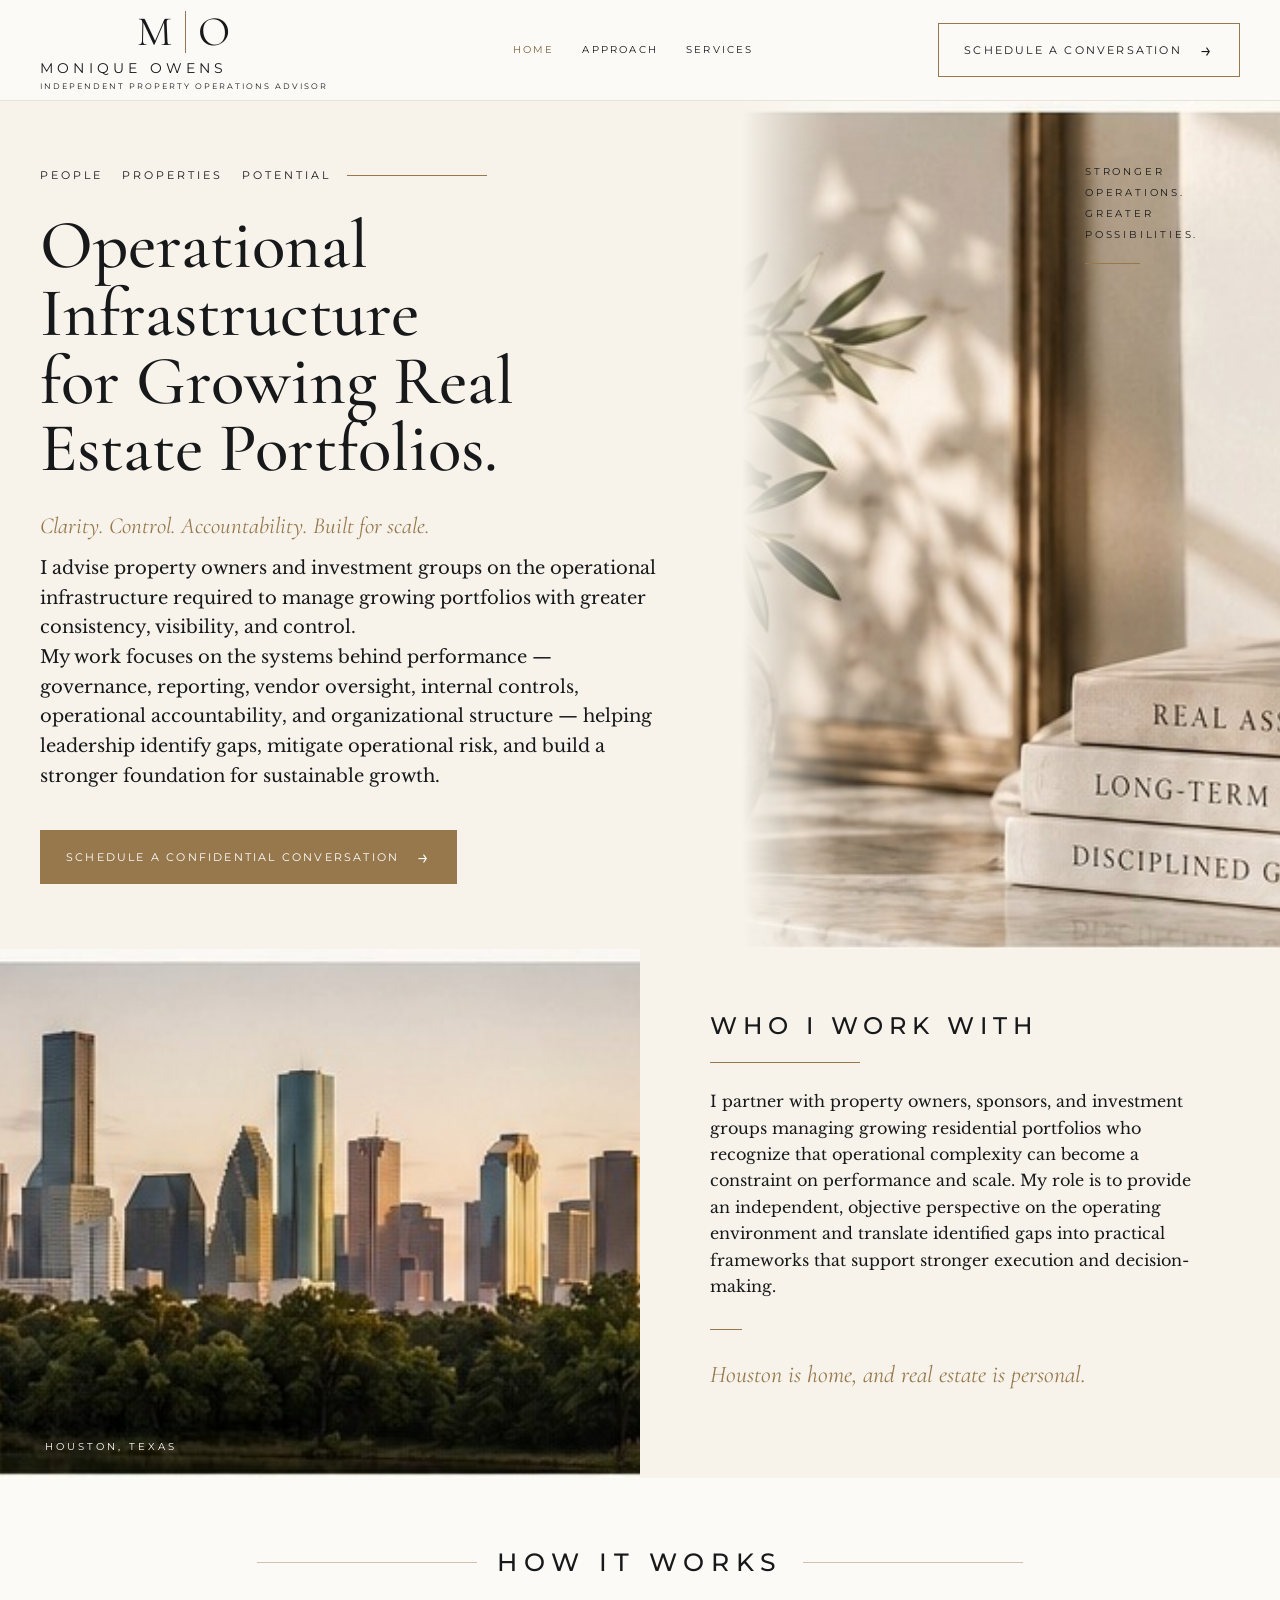
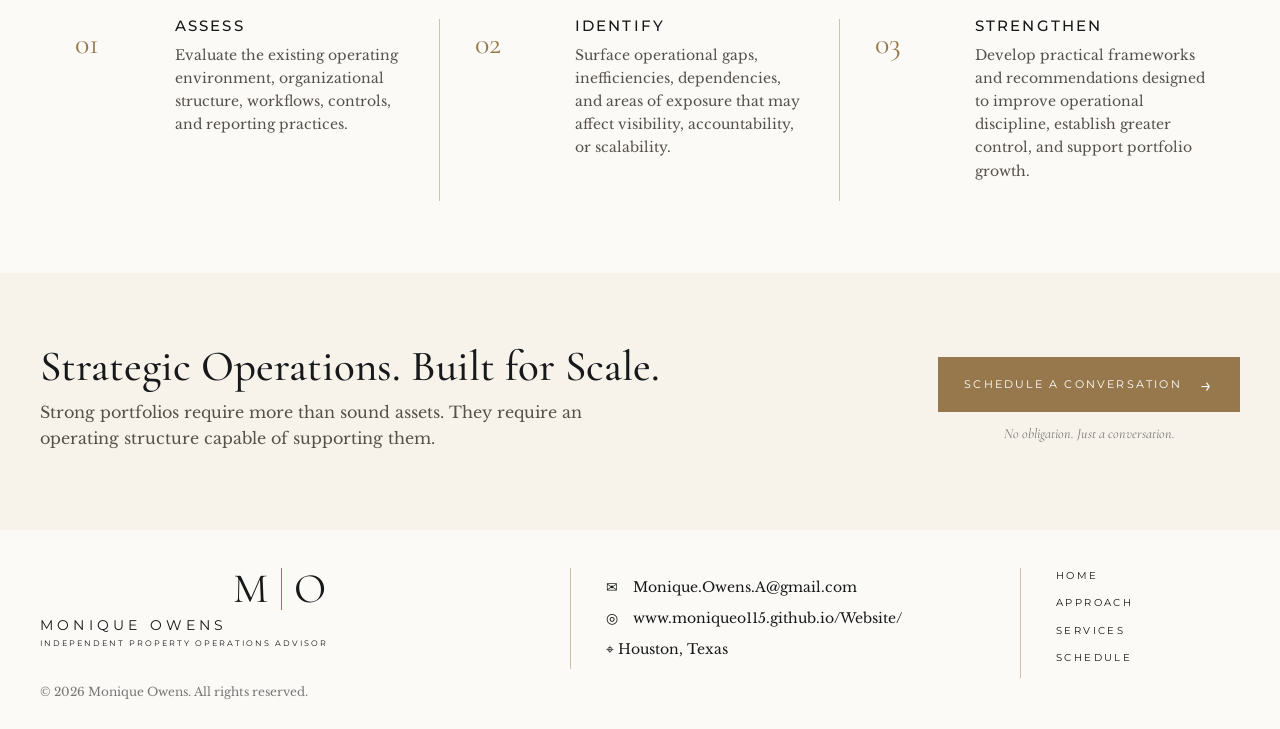
==== index.html @ 36eb8be7 "Update index.html" ====
<!doctype html>
<html lang="en">
<head>
  <meta charset="utf-8">
  <meta name="viewport" content="width=device-width, initial-scale=1">
  <meta name="description" content="Monique Owens — Independent Property Operations Advisor based in Houston, Texas.">
  <title>Independent Property Operations Advisor | Monique Owens</title>
  <link rel="stylesheet" href="styles.css">
</head>
<body>

<header class="site-header">
  <div class="container header-inner">
    <a class="brand" href="index.html" aria-label="Monique Owens home">
      <div class="brand-mark"><span>M</span><span>O</span></div>
      <div class="brand-name">Monique Owens</div>
      <div class="brand-sub">Independent Property Operations Advisor</div>
    </a>
    <nav class="nav" aria-label="Primary navigation"><a class="active" href="index.html">Home</a>
<a class="" href="approach.html">Approach</a>
<a class="" href="services.html">Services</a></nav>
    <a class="btn btn-outline" href="https://cal.com/monique-owens-7sfvlf/schedule" target="_blank" rel="noopener">Schedule a Conversation <span class="arrow">→</span></a>
    <button class="menu-toggle" aria-label="Open menu" aria-expanded="false">☰</button>
  </div>
</header>


<main>
<section class="hero">
  <div class="hero-copy">
    <div class="hero-label eyebrow">People &nbsp; Properties &nbsp; Potential</div>
    <h1>Operational Infrastructure<br>for Growing Real Estate Portfolios.</h1>
    <div class="script subhead">Clarity. Control. Accountability. Built for scale.</div>
    <p class="lead">I advise property owners and investment groups on the operational infrastructure required to manage growing portfolios with greater consistency, visibility, and control.<br>My work focuses on the systems behind performance — governance, reporting, vendor oversight, internal controls, operational accountability, and organizational structure — helping leadership identify gaps, mitigate operational risk, and build a stronger foundation for sustainable growth.</p>
    <div class="hero-cta"><a class="btn" href="https://cal.com/monique-owens-7sfvlf/schedule" target="_blank" rel="noopener">Schedule a Confidential Conversation <span class="arrow">→</span></a></div>
  </div>
  <div class="hero-photo">
    <div class="hero-sidecopy">Stronger<br>operations.<br>Greater<br>possibilities.</div>
  </div>
</section>


<section class="split">
  <div class="split-image"><span>Houston, Texas</span></div>
  <div class="split-copy">
    <h2>Who I Work With</h2>
    <div class="rule"></div>
    <p>I partner with property owners, sponsors, and investment groups managing growing residential portfolios who recognize that operational complexity can become a constraint on performance and scale. My role is to provide an independent, objective perspective on the operating environment and translate identified gaps into practical frameworks that support stronger execution and decision-making.</p>
    <div class="rule" style="width:32px;margin-top:30px"></div>
    <p class="script">Houston is home, and real estate is personal.</p>
  </div>
</section>

<section class="section">
  <div class="container">
    <div class="section-head"><h2>How It Works</h2></div>
    <div class="steps">
      <article class="step"><div class="step-num">01</div><div><h3>Assess</h3><p>Evaluate the existing operating environment, organizational structure, workflows, controls, and reporting practices.</p></div></article>
      <article class="step"><div class="step-num">02</div><div><h3>Identify</h3><p>Surface operational gaps, inefficiencies, dependencies, and areas of exposure that may affect visibility, accountability, or scalability.</p></div></article>
      <article class="step"><div class="step-num">03</div><div><h3>Strengthen</h3><p>Develop practical frameworks and recommendations designed to improve operational discipline, establish greater control, and support portfolio growth.</p></div></article>
    </div>
  </div>
</section>

<section class="cta">
  <div class="container cta-inner">
    <div>
      <h2>Strategic Operations. Built for Scale.</h2>
      <p>Strong portfolios require more than sound assets. They require an operating structure capable of supporting them.</p>
    </div>
    <div>
      <a class="btn" href="https://cal.com/monique-owens-7sfvlf/schedule" target="_blank" rel="noopener">Schedule a Conversation <span class="arrow">→</span></a>
      <div class="cta-note">No obligation. Just a conversation.</div>
    </div>
  </div>
</section>
</main>


<footer class="site-footer">
  <div class="container">
    <div class="footer-grid">
      <div>
        <a class="brand" href="index.html">
          <div class="brand-mark"><span>M</span><span>O</span></div>
          <div class="brand-name">Monique Owens</div>
          <div class="brand-sub">Independent Property Operations Advisor</div>
        </a>
        <div class="copyright">© 2026 Monique Owens. All rights reserved.</div>
      </div>
      <div class="footer-contact">
        <div class="contact-line">✉ <a href="mailto:Monique.Owens.A@gmail.com">Monique.Owens.A@gmail.com</a></div>
        <div class="contact-line">◎ <a href="https://www.moniqueo115.github.io/Website/">www.moniqueo115.github.io/Website/</a></div>
        <div class="contact-line">⌖ Houston, Texas</div>
      </div>
      <div class="footer-nav">
        <a href="index.html">Home</a>
        <a href="approach.html">Approach</a>
        <a href="services.html">Services</a>
        <a href="https://cal.com/monique-owens-7sfvlf/schedule" target="_blank" rel="noopener">Schedule</a>
      </div>
    </div>
  </div>
</footer>

<script src="script.js"></script>
</body>
</html>
---- styles.css ----
@import url('https://fonts.googleapis.com/css2?family=Cormorant+Garamond:wght@400;500;600&family=Libre+Baskerville:wght@400;700&family=Montserrat:wght@400;500;600&display=swap');

:root{
  --ink:#17181a;
  --muted:#66615b;
  --gold:#96784c;
  --gold-dark:#7e633c;
  --line:#cfc1aa;
  --cream:#f7f3eb;
  --paper:#fbfaf7;
  --white:#fff;
  --serif:"Cormorant Garamond", Georgia, serif;
  --body:"Libre Baskerville", Georgia, serif;
  --sans:"Montserrat", Arial, sans-serif;
  --max:1200px;
}

*{box-sizing:border-box}
html{scroll-behavior:smooth}
body{margin:0;color:var(--ink);background:var(--paper);font-family:var(--body);line-height:1.65}
img{max-width:100%;display:block}
a{color:inherit;text-decoration:none}
button,input,textarea{font:inherit}

.container{width:min(var(--max),calc(100% - 80px));margin:0 auto}
.eyebrow{font-family:var(--sans);font-size:11px;letter-spacing:.28em;text-transform:uppercase}
.script{font-family:var(--serif);font-style:italic;color:var(--gold);font-size:24px}
h1,h2,h3{font-family:var(--serif);font-weight:500;line-height:.98;margin:0}
h1{font-size:clamp(48px,5.4vw,78px)}
h2{font-size:clamp(36px,4vw,54px)}
p{margin:0 0 18px}

.site-header{
  position:sticky;top:0;z-index:50;background:rgba(251,250,247,.96);
  backdrop-filter:blur(12px);border-bottom:1px solid rgba(150,120,76,.18)
}
.header-inner{height:100px;display:flex;align-items:center;justify-content:space-between;gap:30px}
.brand{display:flex;flex-direction:column;line-height:1}
.brand-mark{font-family:var(--serif);font-size:42px;letter-spacing:.03em;text-align:center}
.brand-mark span{display:inline-block;padding:0 12px}
.brand-mark span:first-child{border-right:1px solid var(--gold)}
.brand-name{font-family:var(--sans);font-size:14px;letter-spacing:.30em;text-transform:uppercase;margin-top:8px}
.brand-sub{font-family:var(--sans);font-size:8px;letter-spacing:.25em;text-transform:uppercase;margin-top:7px}
.nav{display:flex;align-items:center;gap:28px}
.nav a{font-family:var(--sans);font-size:10px;letter-spacing:.22em;text-transform:uppercase;transition:.2s}
.nav a:hover,.nav a.active{color:var(--gold-dark)}
.btn{
  display:inline-flex;align-items:center;justify-content:center;gap:18px;
  padding:17px 25px;border:1px solid var(--gold);background:var(--gold);
  color:white;font-family:var(--sans);font-size:11px;letter-spacing:.20em;text-transform:uppercase;
  transition:transform .2s,background .2s
}
.btn:hover{background:var(--gold-dark);transform:translateY(-1px)}
.btn-outline{background:transparent;color:var(--ink)}
.btn-outline:hover{color:white}
.arrow{font-size:20px;line-height:0}
.menu-toggle{display:none;border:0;background:none;font-size:25px}

.hero{min-height:620px;display:grid;grid-template-columns:58% 42%;background:var(--cream)}
.hero-copy{padding:65px 55px 65px max(40px,calc((100vw - var(--max))/2));display:flex;flex-direction:column;justify-content:center}
.hero-label{display:flex;align-items:center;gap:16px;margin-bottom:28px}
.hero-label:after{content:"";height:1px;width:140px;background:var(--gold)}
.hero-copy .subhead{margin-top:25px;max-width:650px;font-size:23px}
.hero-copy .lead{font-size:18px;max-width:620px;margin-top:8px}
.hero-cta{margin-top:20px}
.hero-photo{min-height:620px;background:url("assets/hero.jpg") center/cover no-repeat;position:relative}
.hero-photo:before{content:"";position:absolute;inset:0;background:linear-gradient(90deg,var(--cream) 0%,rgba(247,243,235,.18) 18%,transparent 45%)}
.hero-sidecopy{position:absolute;right:45px;top:60px;width:150px;font-family:var(--sans);font-size:10px;line-height:2.1;letter-spacing:.28em;text-transform:uppercase}
.hero-sidecopy:after{content:"";display:block;width:55px;height:1px;background:var(--gold);margin-top:18px}

.section{padding:72px 0}
.section-cream{background:var(--cream)}
.section-head{display:flex;align-items:center;gap:20px;justify-content:center;margin-bottom:45px}
.section-head:before,.section-head:after{content:"";height:1px;background:var(--line);width:220px}
.section-head h2{font-family:var(--sans);font-size:25px;letter-spacing:.27em;text-transform:uppercase;white-space:nowrap}

.services-grid{display:grid;grid-template-columns:repeat(5,1fr)}
.service{padding:0 28px;text-align:center;border-right:1px solid var(--line)}
.service:last-child{border-right:0}
.service-icon{height:64px;display:flex;justify-content:center;align-items:center;color:var(--gold);font-size:35px;font-family:var(--serif)}
.service-icon img{width:64px;height:64px;object-fit:contain}
.service h3{font-family:var(--sans);font-size:12px;letter-spacing:.12em;text-transform:uppercase;line-height:1.5;margin:14px 0}
.service p{font-size:14px;color:#55504a;line-height:1.6}

.split{display:grid;grid-template-columns:1fr 1fr}
.split-image{min-height:390px;background:url("assets/houston.jpg") center/cover no-repeat;position:relative}
.split-image span{position:absolute;bottom:22px;left:45px;color:white;font-family:var(--sans);font-size:10px;letter-spacing:.30em;text-transform:uppercase}
.split-copy{padding:65px 70px;background:var(--cream)}
.split-copy h2{font-family:var(--sans);font-size:24px;letter-spacing:.25em;text-transform:uppercase;margin-bottom:25px}
.split-copy .rule{width:150px;height:1px;background:var(--gold);margin-bottom:25px}

.steps{display:grid;grid-template-columns:repeat(3,1fr)}
.step{display:grid;grid-template-columns:80px 1fr;gap:20px;padding:0 35px;border-right:1px solid var(--line)}
.step:last-child{border-right:0}
.step-num{font-family:var(--serif);font-size:30px;color:var(--gold)}
.step h3{font-family:var(--sans);font-size:15px;letter-spacing:.14em;text-transform:uppercase;margin-bottom:10px}
.step p{font-size:14px;color:#55504a}

.cta{background:var(--cream);padding:60px 0}
.cta-inner{display:flex;align-items:center;justify-content:space-between;gap:40px}
.cta h2{font-size:43px;margin:12px 0}
.cta p{max-width:620px;color:#55504a}
.cta-note{text-align:center;font-family:var(--serif);font-style:italic;color:#777;margin-top:10px;font-size:14px}

.site-footer{padding:38px 0 28px;background:var(--paper)}
.footer-grid{display:grid;grid-template-columns:1.2fr 1fr .55fr;gap:50px;align-items:start}
.footer-contact{border-left:1px solid var(--line);padding-left:35px}
.contact-line{display:flex;gap:15px;align-items:center;margin:8px 0;font-size:14px}
.footer-nav{border-left:1px solid var(--line);padding-left:35px}
.footer-nav a{display:block;font-family:var(--sans);font-size:10px;letter-spacing:.24em;text-transform:uppercase;margin-bottom:11px}
.copyright{font-size:12px;color:#777;margin-top:35px}

.page-hero{padding:105px 0 80px;background:var(--cream)}
.page-hero h1{max-width:850px}
.page-hero p{font-size:19px;max-width:760px;margin-top:25px;color:#514d47}
.content-grid{display:grid;grid-template-columns:1.1fr .9fr;gap:70px}
.content-card{padding:35px;background:white;border:1px solid #e5ddd0}
.content-card h3{font-family:var(--sans);font-size:13px;letter-spacing:.16em;text-transform:uppercase;margin-bottom:15px}
.content-card ul{padding-left:20px}
.content-card li{margin:9px 0}
.contact-layout{display:grid;grid-template-columns:.75fr 1.25fr;gap:70px}
.contact-details{background:var(--cream);padding:45px}
.form{display:grid;gap:18px}
.form label{font-family:var(--sans);font-size:10px;letter-spacing:.18em;text-transform:uppercase}
.form input,.form textarea,.form select{
  width:100%;border:0;border-bottom:1px solid var(--line);background:transparent;padding:13px 0;
  outline:none;color:var(--ink)
}
.form textarea{min-height:140px;resize:vertical}
.form input:focus,.form textarea:focus,.form select:focus{border-color:var(--gold)}
.form .btn{border:0;margin-top:8px;cursor:pointer;width:max-content}
.notice{display:none;padding:15px;background:#efe8da;border-left:3px solid var(--gold);font-size:14px}
.notice.show{display:block}

@media(max-width:1000px){
  .container{width:min(var(--max),calc(100% - 44px))}
  .header-inner{height:82px}
  .nav{display:none;position:absolute;top:82px;left:0;right:0;background:var(--paper);padding:25px 22px;flex-direction:column;align-items:stretch;border-bottom:1px solid var(--line)}
  .nav.open{display:flex}
  .nav a{padding:10px}
  .header-inner>.btn{display:none}
  .menu-toggle{display:block}
  .hero{grid-template-columns:1fr}
  .hero-copy{padding:60px 22px}
  .hero-photo{min-height:450px}
  .services-grid{grid-template-columns:repeat(2,1fr);gap:0}
  .service{padding:30px 20px;border-bottom:1px solid var(--line)}
  .service:nth-child(2){border-right:0}
  .service:nth-child(4){border-right:0}
  .service:last-child{grid-column:1/-1;border-bottom:0}
  .split{grid-template-columns:1fr}
  .split-image{min-height:330px}
  .split-copy{padding:50px 30px}
  .steps{grid-template-columns:1fr}
  .step{border-right:0;border-bottom:1px solid var(--line);padding:25px 0}
  .step:last-child{border-bottom:0}
  .cta-inner{flex-direction:column;align-items:flex-start}
  .footer-grid{grid-template-columns:1fr}
  .footer-contact,.footer-nav{border-left:0;border-top:1px solid var(--line);padding:25px 0 0}
  .content-grid,.contact-layout{grid-template-columns:1fr;gap:35px}
}

@media(max-width:600px){
  .container{width:min(100% - 30px,var(--max))}
  .brand-mark{font-size:34px}
  .brand-name{font-size:11px;letter-spacing:.24em}
  .brand-sub{font-size:7px}
  .hero-copy .subhead{font-size:20px}
  .hero-copy .lead{font-size:16px}
  .hero-photo{min-height:350px}
  .hero-sidecopy{right:20px;top:30px}
  .section{padding:55px 0}
  .section-head{gap:10px}
  .section-head:before,.section-head:after{width:40px}
  .section-head h2{font-size:18px}
  .services-grid{grid-template-columns:1fr}
  .service,.service:nth-child(2),.service:nth-child(4){border-right:0}
  .service:last-child{grid-column:auto}
  .cta h2{font-size:35px}
  .page-hero{padding:75px 0 55px}
}
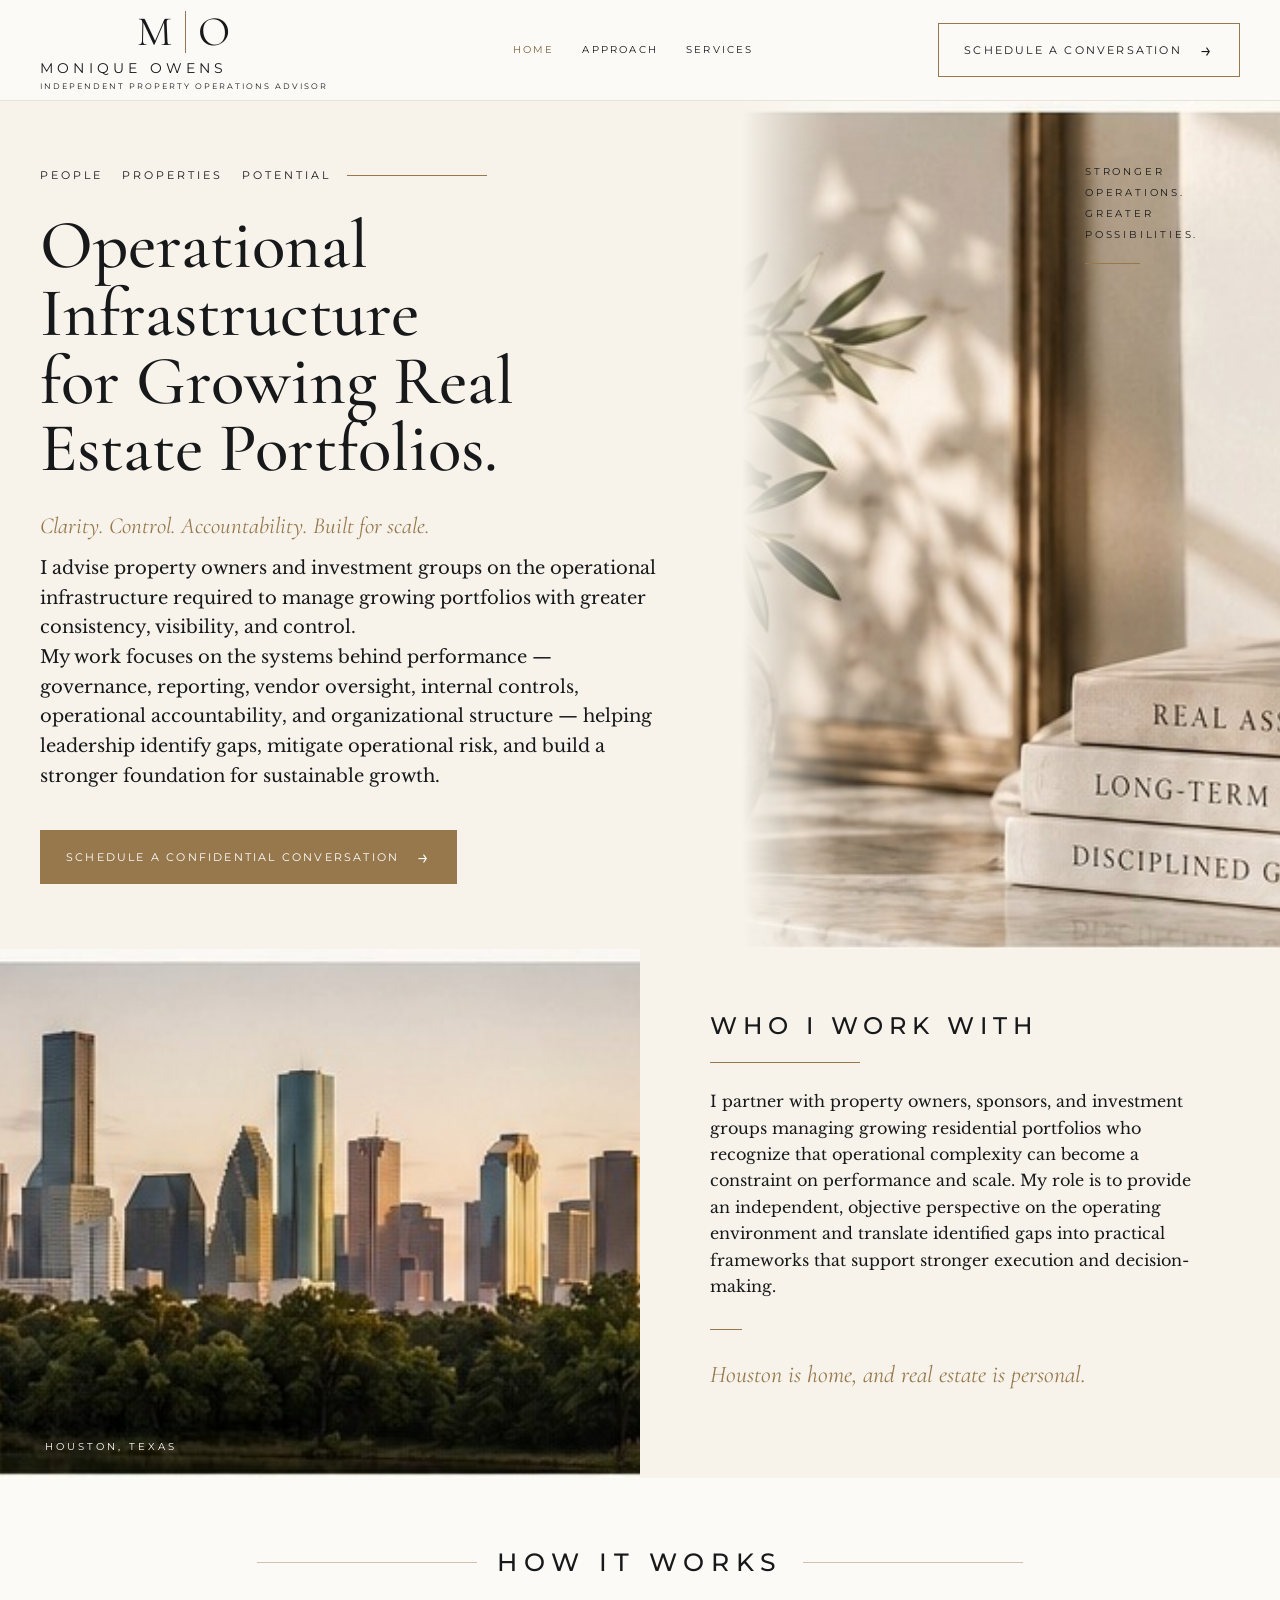
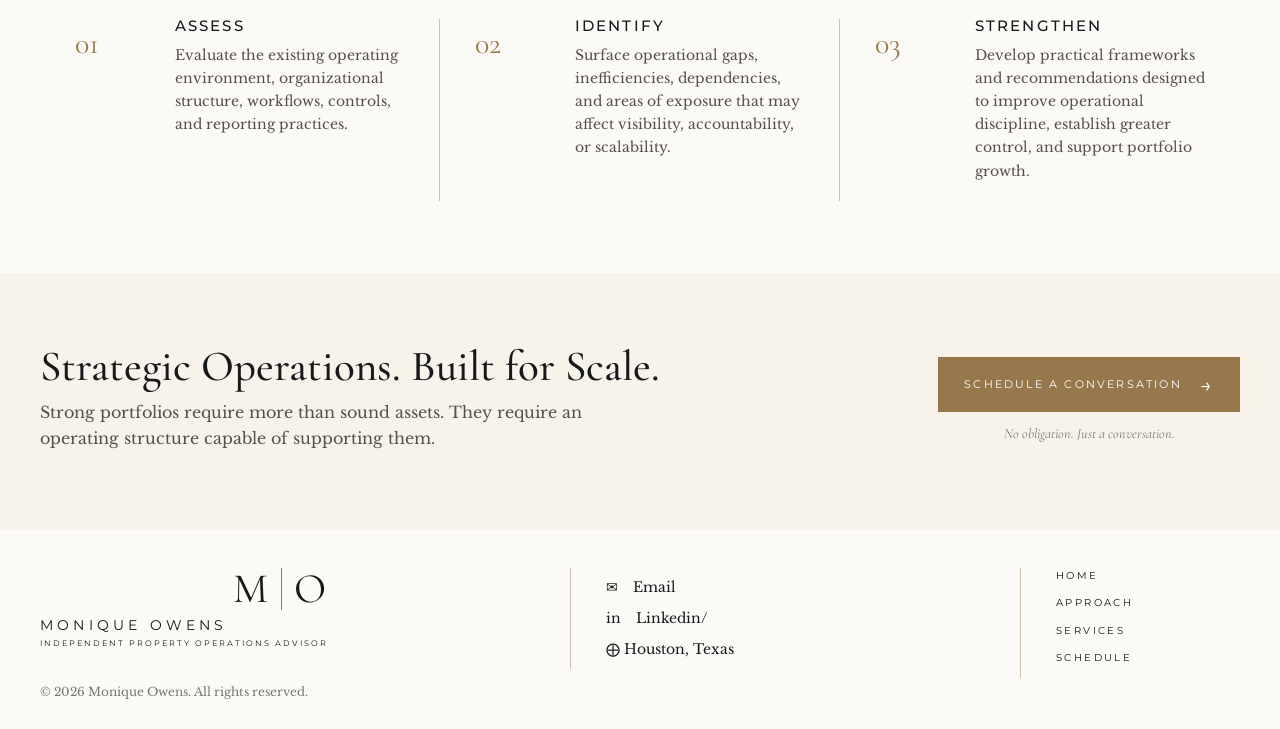
==== commit df36bc90: "Update index.html" ====
--- a/index.html
+++ b/index.html
@@ -89,9 +89,9 @@
         <div class="copyright">© 2026 Monique Owens. All rights reserved.</div>
       </div>
       <div class="footer-contact">
-        <div class="contact-line">✉ <a href="mailto:Monique.Owens.A@gmail.com">Monique.Owens.A@gmail.com</a></div>
-        <div class="contact-line">◎ <a href="https://www.moniqueo115.github.io/Website/">www.moniqueo115.github.io/Website/</a></div>
-        <div class="contact-line">⌖ Houston, Texas</div>
+        <div class="contact-line">✉ <a href="mailto:Monique.Owens.A@gmail.com">Email</a></div>
+        <div class="contact-line">in <a href="www.linkedin.com/in/monique-owens-a-htx">Linkedin/</a></div>
+        <div class="contact-line">⨁ Houston, Texas</div>
       </div>
       <div class="footer-nav">
         <a href="index.html">Home</a>
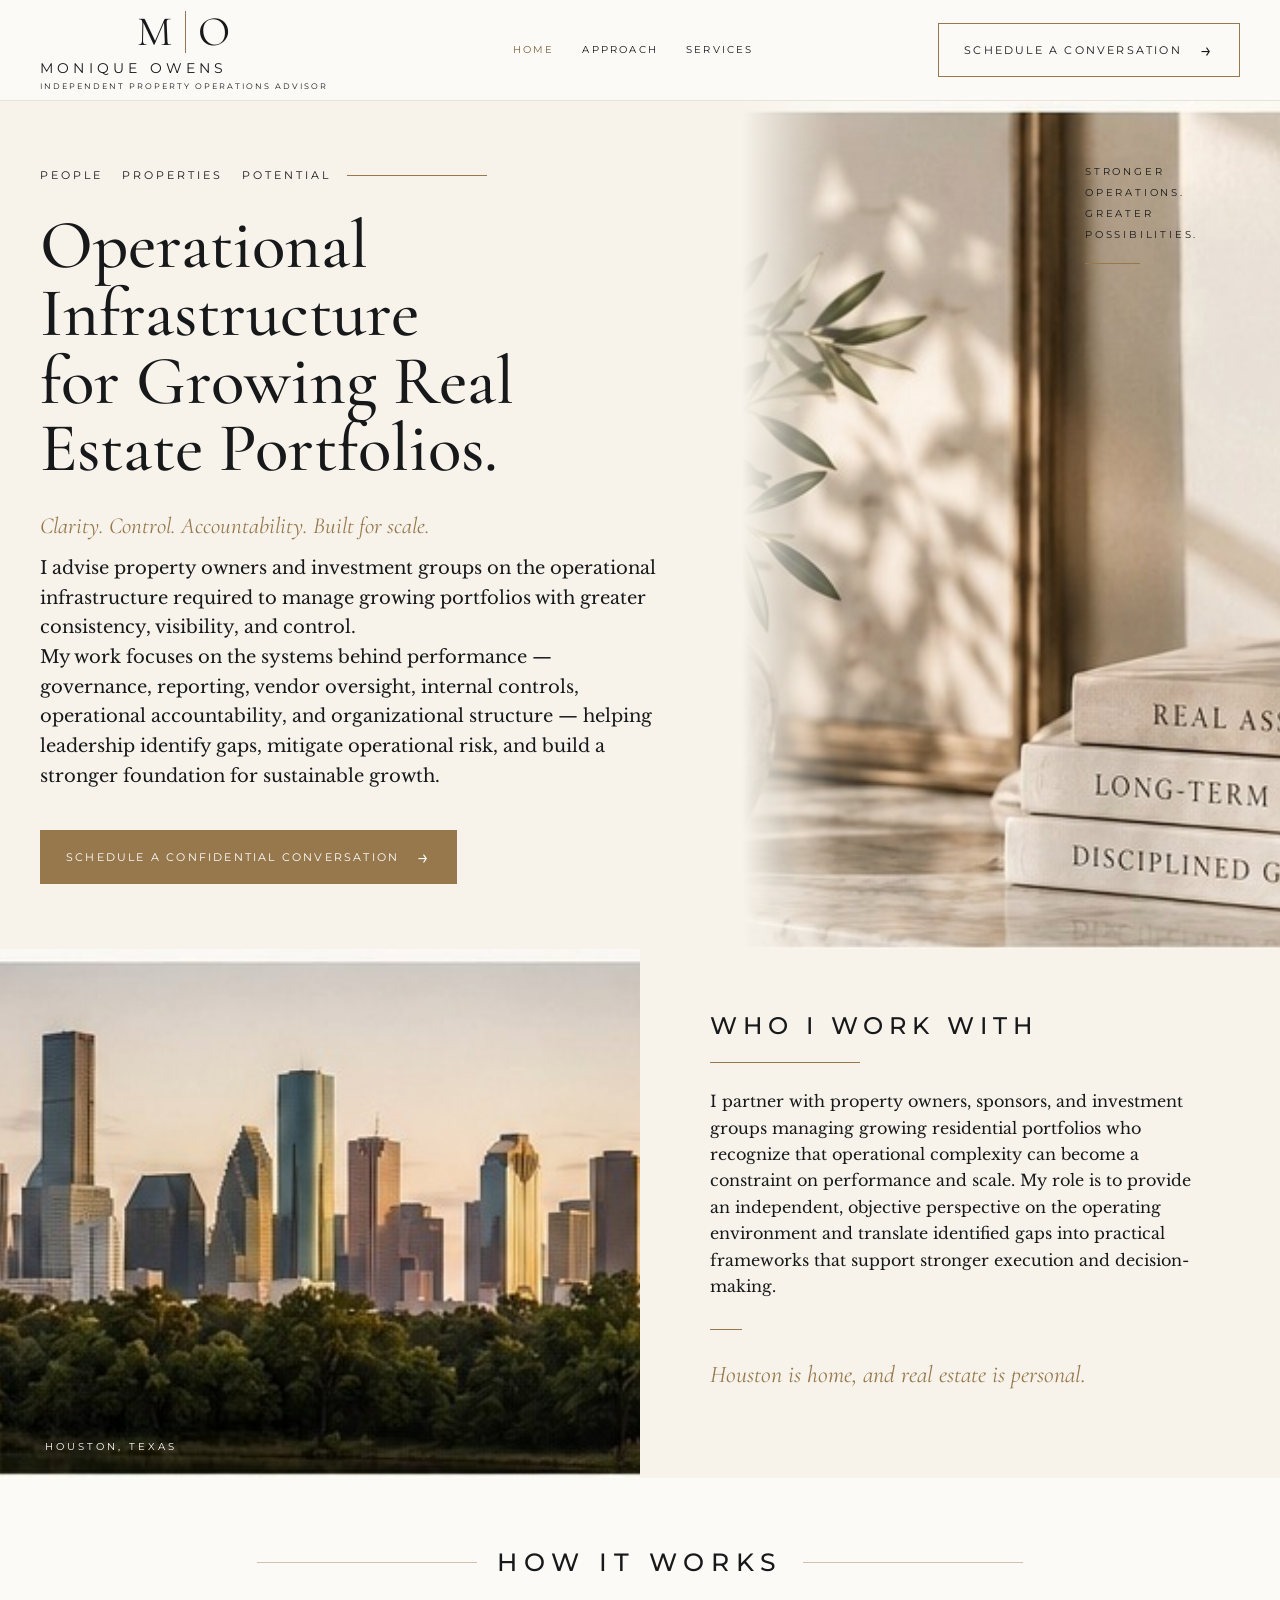
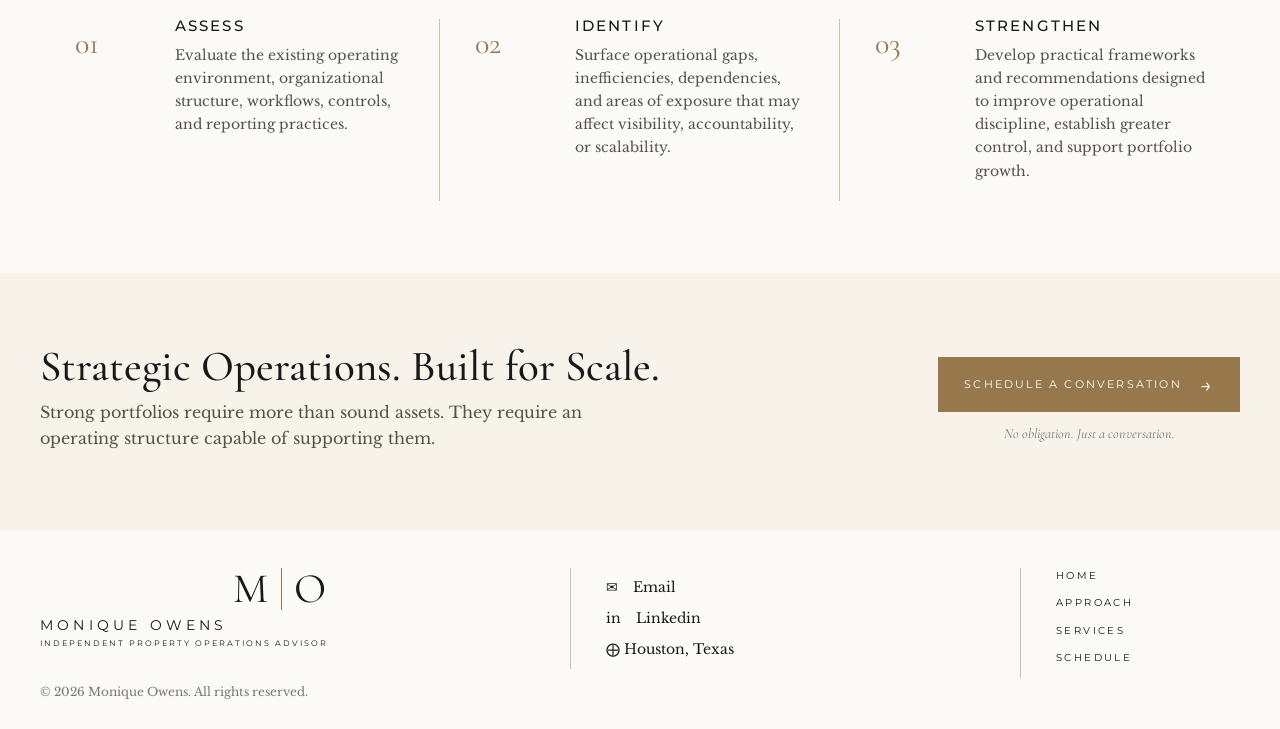
==== commit c530d85f: "Update index.html" ====
--- a/index.html
+++ b/index.html
@@ -90,7 +90,7 @@
       </div>
       <div class="footer-contact">
         <div class="contact-line">✉ <a href="mailto:Monique.Owens.A@gmail.com">Email</a></div>
-        <div class="contact-line">in <a href="www.linkedin.com/in/monique-owens-a-htx">Linkedin/</a></div>
+        <div class="contact-line">in <a href="www.linkedin.com/in/monique-owens-a-htx">Linkedin</a></div>
         <div class="contact-line">⨁ Houston, Texas</div>
       </div>
       <div class="footer-nav">
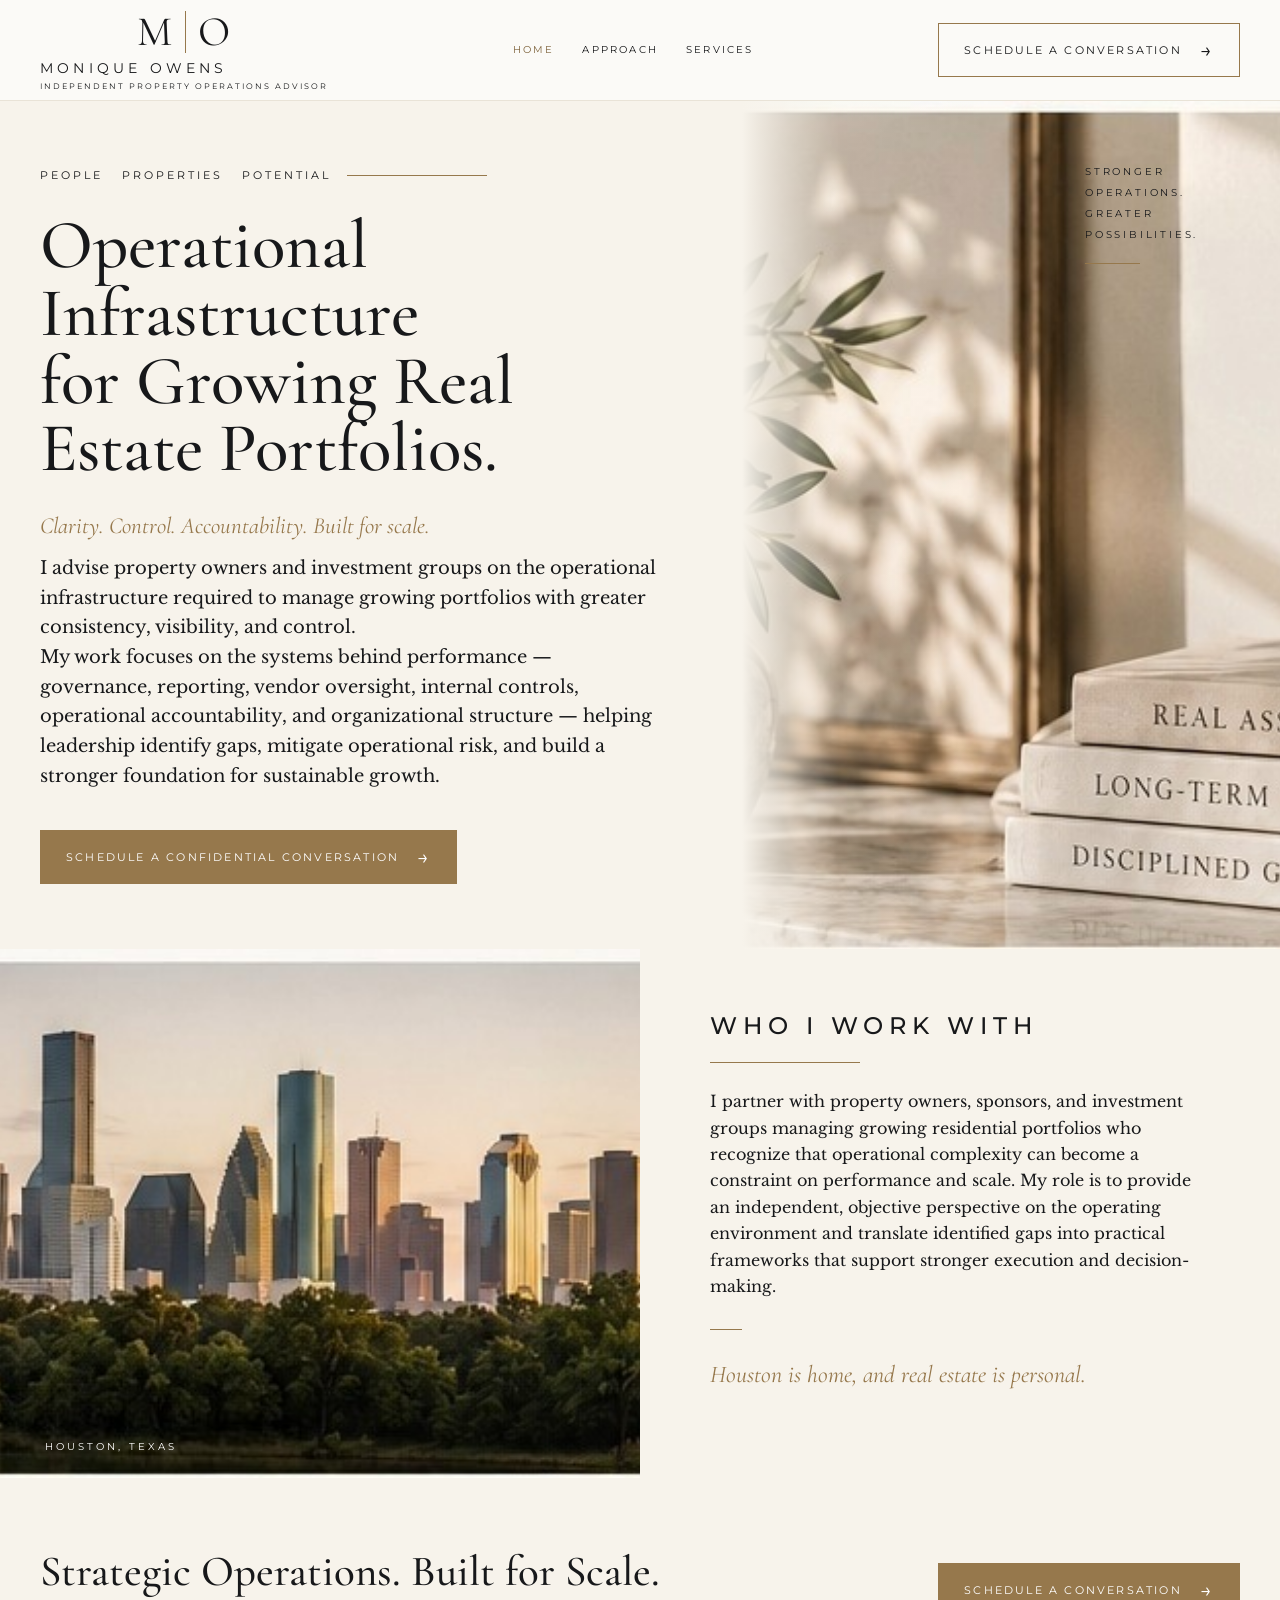
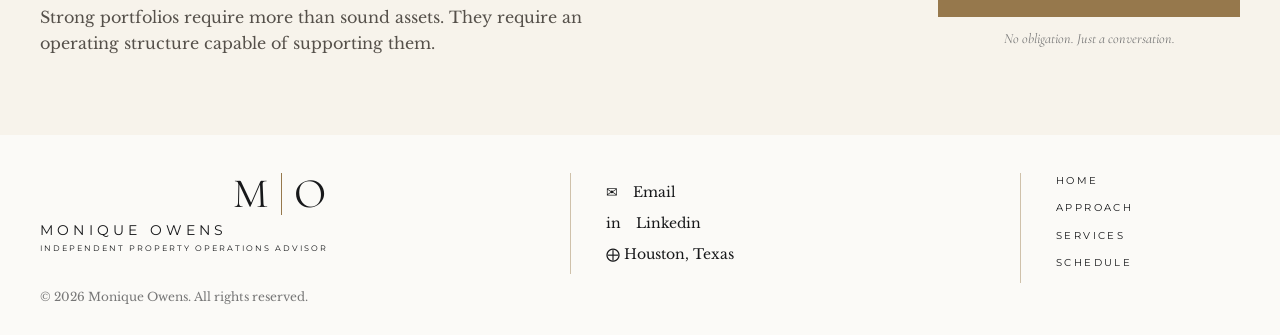
==== commit 333b78cd: "Update index.html" ====
--- a/index.html
+++ b/index.html
@@ -51,17 +51,6 @@
   </div>
 </section>
 
-<section class="section">
-  <div class="container">
-    <div class="section-head"><h2>How It Works</h2></div>
-    <div class="steps">
-      <article class="step"><div class="step-num">01</div><div><h3>Assess</h3><p>Evaluate the existing operating environment, organizational structure, workflows, controls, and reporting practices.</p></div></article>
-      <article class="step"><div class="step-num">02</div><div><h3>Identify</h3><p>Surface operational gaps, inefficiencies, dependencies, and areas of exposure that may affect visibility, accountability, or scalability.</p></div></article>
-      <article class="step"><div class="step-num">03</div><div><h3>Strengthen</h3><p>Develop practical frameworks and recommendations designed to improve operational discipline, establish greater control, and support portfolio growth.</p></div></article>
-    </div>
-  </div>
-</section>
-
 <section class="cta">
   <div class="container cta-inner">
     <div>
@@ -90,7 +79,7 @@
       </div>
       <div class="footer-contact">
         <div class="contact-line">✉ <a href="mailto:Monique.Owens.A@gmail.com">Email</a></div>
-        <div class="contact-line">in <a href="www.linkedin.com/in/monique-owens-a-htx">Linkedin</a></div>
+        <div class="contact-line">in <a href="https://www.linkedin.com/in/monique-owens-a-htx/">Linkedin</a></div>
         <div class="contact-line">⨁ Houston, Texas</div>
       </div>
       <div class="footer-nav">
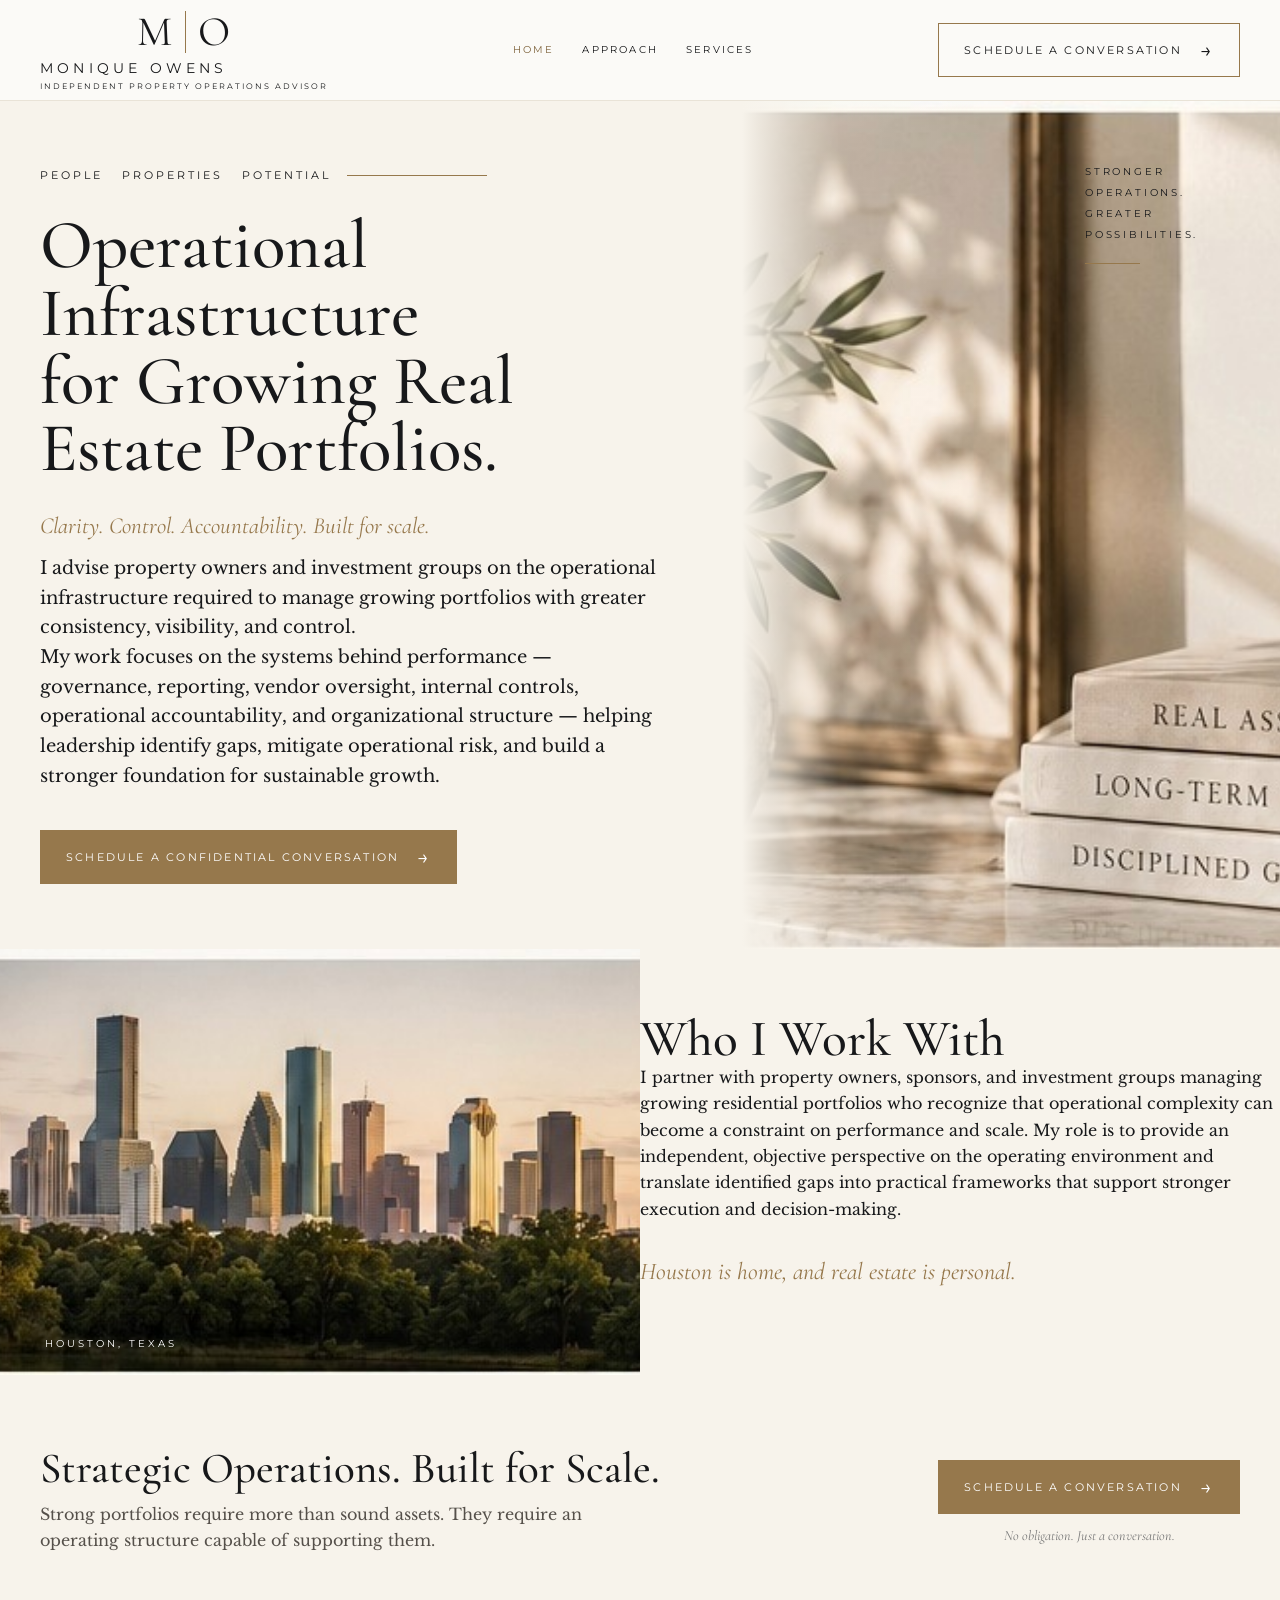
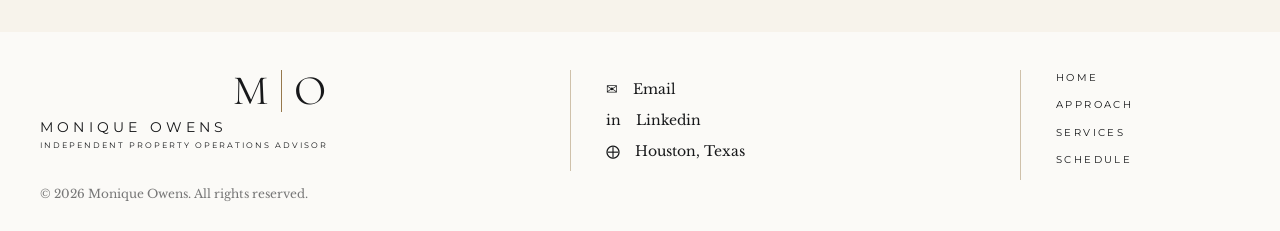
==== commit 66bd71ba: "Update index.html" ====
--- a/index.html
+++ b/index.html
@@ -80,7 +80,7 @@
       <div class="footer-contact">
         <div class="contact-line">✉ <a href="mailto:Monique.Owens.A@gmail.com">Email</a></div>
         <div class="contact-line">in <a href="https://www.linkedin.com/in/monique-owens-a-htx/">Linkedin</a></div>
-        <div class="contact-line">⨁ Houston, Texas</div>
+        <div class="contact-line"><span class="location-icon">⨁</span><span>Houston, Texas</span></div>
       </div>
       <div class="footer-nav">
         <a href="index.html">Home</a>
--- a/styles.css
+++ b/styles.css
@@ -13,7 +13,7 @@
   --serif:"Cormorant Garamond", Georgia, serif;
   --body:"Libre Baskerville", Georgia, serif;
   --sans:"Montserrat", Arial, sans-serif;
-  --max:1200px;
+  --max:1400px;
 }
 
 *{box-sizing:border-box}
@@ -80,15 +80,88 @@
 .service:last-child{border-right:0}
 .service-icon{height:64px;display:flex;justify-content:center;align-items:center;color:var(--gold);font-size:35px;font-family:var(--serif)}
 .service-icon img{width:64px;height:64px;object-fit:contain}
-.service h3{font-family:var(--sans);font-size:12px;letter-spacing:.12em;text-transform:uppercase;line-height:1.5;margin:14px 0}
-.service p{font-size:14px;color:#55504a;line-height:1.6}
+
+.service h3{
+  font-family:var(--sans);
+  font-size:21px;
+  font-weight:500;
+  color:#17181a;
+  letter-spacing:.08em;
+  text-transform:uppercase;
+  line-height:1.3;
+  margin:18px 0;
+}
+
+.service .script{
+  font-family:var(--serif);
+  font-style:italic;
+  color:var(--gold);
+  font-size:20px;
+  font-weight:700;
+  line-height:1.4;
+  margin:0 0 22px;
+}
+
+.service p{
+  font-size:16px;
+  font-weight:700;
+  color:#55504a;
+  line-height:1.6;
+}
 
 .split{display:grid;grid-template-columns:1fr 1fr}
-.split-image{min-height:390px;background:url("assets/houston.jpg") center/cover no-repeat;position:relative}
-.split-image span{position:absolute;bottom:22px;left:45px;color:white;font-family:var(--sans);font-size:10px;letter-spacing:.30em;text-transform:uppercase}
-.split-copy{padding:65px 70px;background:var(--cream)}
-.split-copy h2{font-family:var(--sans);font-size:24px;letter-spacing:.25em;text-transform:uppercase;margin-bottom:25px}
-.split-copy .rule{width:150px;height:1px;background:var(--gold);margin-bottom:25px}
+
+.split-image{
+  min-height:390px;
+  background:url("assets/houston.jpg") center/cover no-repeat;
+  position:relative;
+  overflow:hidden;
+}
+
+.approach-image{
+  background:url("assets/approach-image.jpg") center/cover no-repeat;
+}
+  .approach-image img {
+  width: 454px;
+  height: 430px;
+  object-fit: cover;
+  margin: 0 auto;
+}
+.page-hero .split-copy {
+  padding-right: 50px;
+}
+.services-image {
+  background: url("assets/services-image.jpg") center/cover no-repeat;
+}
+  .services-image img {
+  width: 454px;
+  height: 430px;
+  object-fit: cover;
+  margin: 0 auto;
+}
+
+.split-image img{
+  width:100%;
+  height:100%;
+  object-fit:cover;
+  display:block;
+}
+
+.split-image span{
+  position:absolute;
+  bottom:22px;
+  left:45px;
+  color:white;
+  font-family:var(--sans);
+  font-size:10px;
+  letter-spacing:.30em;
+  text-transform:uppercase
+}
+
+.split-copy{
+  padding:65px 0;
+  background:var(--cream)
+}
 
 .steps{display:grid;grid-template-columns:repeat(3,1fr)}
 .step{display:grid;grid-template-columns:80px 1fr;gap:20px;padding:0 35px;border-right:1px solid var(--line)}
@@ -107,11 +180,14 @@
 .footer-grid{display:grid;grid-template-columns:1.2fr 1fr .55fr;gap:50px;align-items:start}
 .footer-contact{border-left:1px solid var(--line);padding-left:35px}
 .contact-line{display:flex;gap:15px;align-items:center;margin:8px 0;font-size:14px}
+.footer-contact .contact-line:last-child {margin-top: 8px;}
+.footer-contact .contact-line:last-child {padding-left: 0;gap: 15px;}
 .footer-nav{border-left:1px solid var(--line);padding-left:35px}
 .footer-nav a{display:block;font-family:var(--sans);font-size:10px;letter-spacing:.24em;text-transform:uppercase;margin-bottom:11px}
 .copyright{font-size:12px;color:#777;margin-top:35px}
 
-.page-hero{padding:105px 0 80px;background:var(--cream)}
+.page-hero{padding: 20px 0 0;background:var(--cream)}
+.page-hero .split-copy {padding: 65px 50px 65px 0;}
 .page-hero h1{max-width:850px}
 .page-hero p{font-size:19px;max-width:760px;margin-top:25px;color:#514d47}
 .content-grid{display:grid;grid-template-columns:1.1fr .9fr;gap:70px}
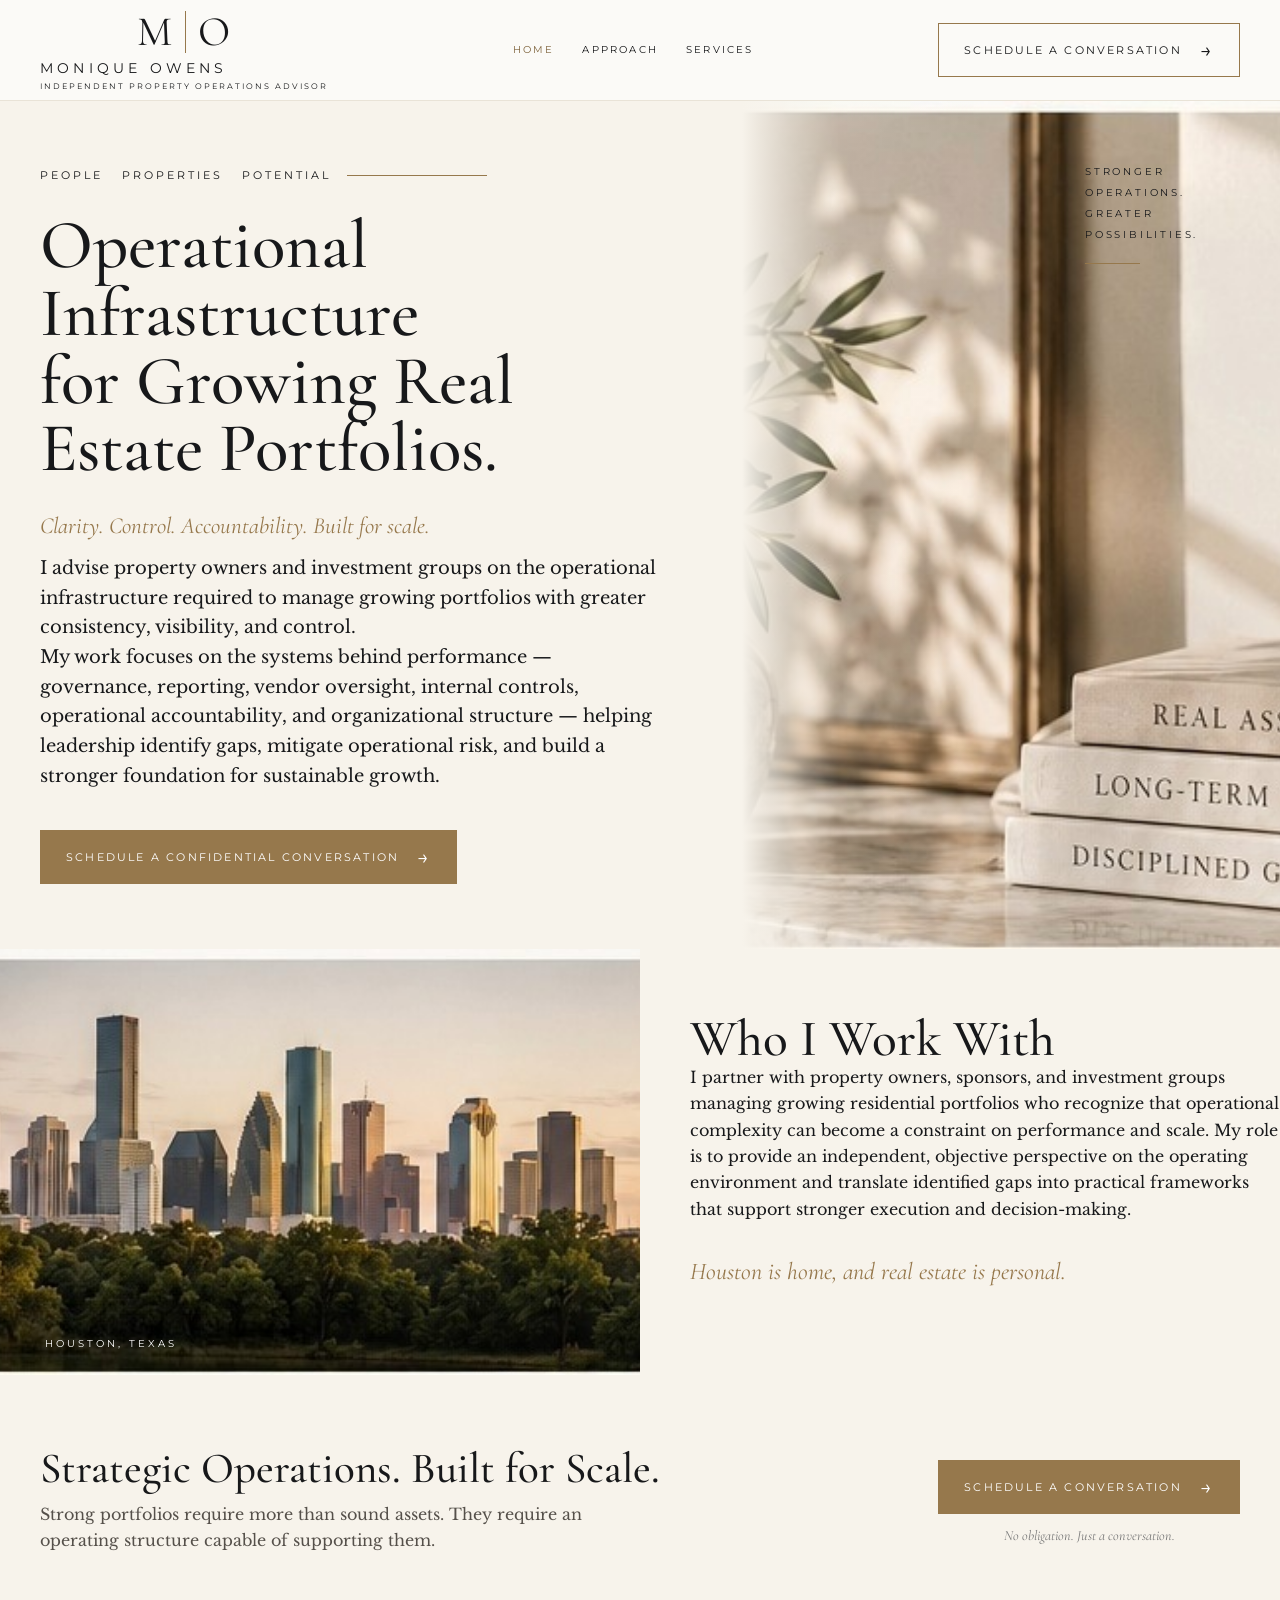
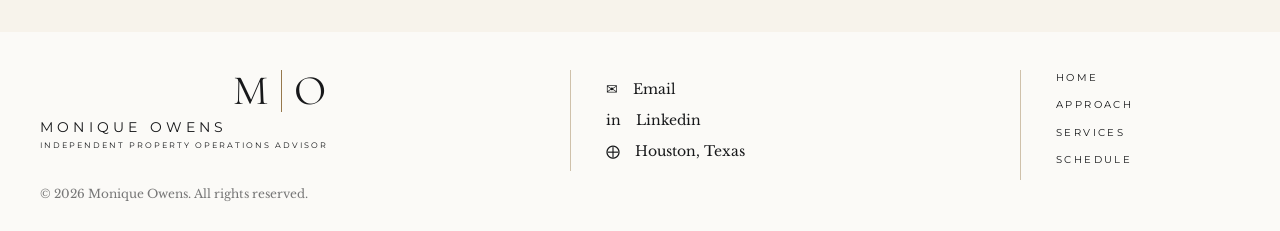
==== commit bef22a3e: "Update index.html" ====
--- a/index.html
+++ b/index.html
@@ -40,7 +40,7 @@
 </section>
 
 
-<section class="split">
+<section class="split home-split">
   <div class="split-image"><span>Houston, Texas</span></div>
   <div class="split-copy">
     <h2>Who I Work With</h2>
--- a/styles.css
+++ b/styles.css
@@ -13,8 +13,7 @@
   --serif:"Cormorant Garamond", Georgia, serif;
   --body:"Libre Baskerville", Georgia, serif;
   --sans:"Montserrat", Arial, sans-serif;
-  --max:1400px;
-}
+  --max:1400px;}
 
 *{box-sizing:border-box}
 html{scroll-behavior:smooth}
@@ -31,10 +30,7 @@
 h2{font-size:clamp(36px,4vw,54px)}
 p{margin:0 0 18px}
 
-.site-header{
-  position:sticky;top:0;z-index:50;background:rgba(251,250,247,.96);
-  backdrop-filter:blur(12px);border-bottom:1px solid rgba(150,120,76,.18)
-}
+.site-header{position:sticky;top:0;z-index:50;background:rgba(251,250,247,.96);backdrop-filter:blur(12px);border-bottom:1px solid rgba(150,120,76,.18)}
 .header-inner{height:100px;display:flex;align-items:center;justify-content:space-between;gap:30px}
 .brand{display:flex;flex-direction:column;line-height:1}
 .brand-mark{font-family:var(--serif);font-size:42px;letter-spacing:.03em;text-align:center}
@@ -45,12 +41,7 @@
 .nav{display:flex;align-items:center;gap:28px}
 .nav a{font-family:var(--sans);font-size:10px;letter-spacing:.22em;text-transform:uppercase;transition:.2s}
 .nav a:hover,.nav a.active{color:var(--gold-dark)}
-.btn{
-  display:inline-flex;align-items:center;justify-content:center;gap:18px;
-  padding:17px 25px;border:1px solid var(--gold);background:var(--gold);
-  color:white;font-family:var(--sans);font-size:11px;letter-spacing:.20em;text-transform:uppercase;
-  transition:transform .2s,background .2s
-}
+.btn{display:inline-flex;align-items:center;justify-content:center;gap:18px;padding:17px 25px;border:1px solid var(--gold);background:var(--gold);color:white;font-family:var(--sans);font-size:11px;letter-spacing:.20em;text-transform:uppercase;transition:transform .2s,background .2s}
 .btn:hover{background:var(--gold-dark);transform:translateY(-1px)}
 .btn-outline{background:transparent;color:var(--ink)}
 .btn-outline:hover{color:white}
@@ -81,87 +72,20 @@
 .service-icon{height:64px;display:flex;justify-content:center;align-items:center;color:var(--gold);font-size:35px;font-family:var(--serif)}
 .service-icon img{width:64px;height:64px;object-fit:contain}
 
-.service h3{
-  font-family:var(--sans);
-  font-size:21px;
-  font-weight:500;
-  color:#17181a;
-  letter-spacing:.08em;
-  text-transform:uppercase;
-  line-height:1.3;
-  margin:18px 0;
-}
-
-.service .script{
-  font-family:var(--serif);
-  font-style:italic;
-  color:var(--gold);
-  font-size:20px;
-  font-weight:700;
-  line-height:1.4;
-  margin:0 0 22px;
-}
-
-.service p{
-  font-size:16px;
-  font-weight:700;
-  color:#55504a;
-  line-height:1.6;
-}
-
+.service h3{font-family:var(--sans);font-size:21px;font-weight:500;color:#17181a;letter-spacing:.08em;text-transform:uppercase;line-height:1.3;margin:18px 0;}
+.service .script{font-family:var(--serif);font-style:italic;color:var(--gold);font-size:20px;font-weight:700;line-height:1.4;margin:0 0 22px;}
+.service p{font-size:16px;font-weight:700;color:#55504a;line-height:1.6;}
 .split{display:grid;grid-template-columns:1fr 1fr}
-
-.split-image{
-  min-height:390px;
-  background:url("assets/houston.jpg") center/cover no-repeat;
-  position:relative;
-  overflow:hidden;
-}
-
-.approach-image{
-  background:url("assets/approach-image.jpg") center/cover no-repeat;
-}
-  .approach-image img {
-  width: 454px;
-  height: 430px;
-  object-fit: cover;
-  margin: 0 auto;
-}
-.page-hero .split-copy {
-  padding-right: 50px;
-}
-.services-image {
-  background: url("assets/services-image.jpg") center/cover no-repeat;
-}
-  .services-image img {
-  width: 454px;
-  height: 430px;
-  object-fit: cover;
-  margin: 0 auto;
-}
-
-.split-image img{
-  width:100%;
-  height:100%;
-  object-fit:cover;
-  display:block;
-}
-
-.split-image span{
-  position:absolute;
-  bottom:22px;
-  left:45px;
-  color:white;
-  font-family:var(--sans);
-  font-size:10px;
-  letter-spacing:.30em;
-  text-transform:uppercase
-}
-
-.split-copy{
-  padding:65px 0;
-  background:var(--cream)
-}
+.split-image{min-height:390px;background:url("assets/houston.jpg") center/cover no-repeat;position:relative;overflow:hidden;}
+.approach-image{background:url("assets/approach-image.jpg") center/cover no-repeat;}
+.approach-image img {width: 454px;height: 430px;object-fit: cover;margin: 0 auto;}
+.page-hero .split-copy {padding-right: 50px;}
+.services-image {background: url("assets/services-image.jpg") center/cover no-repeat;}
+.services-image img {width: 454px;height: 430px;object-fit: cover;margin: 0 auto;}
+.split-image img{width:100%;height:100%;object-fit:cover;display:block;}
+.split-image span{position:absolute;bottom:22px;left:45px;color:white;font-family:var(--sans);font-size:10px;letter-spacing:.30em;text-transform:uppercase}
+.split-copy{padding:65px 0;background:var(--cream)}
+.home-split .split-copy {padding-left: 50px;}
 
 .steps{display:grid;grid-template-columns:repeat(3,1fr)}
 .step{display:grid;grid-template-columns:80px 1fr;gap:20px;padding:0 35px;border-right:1px solid var(--line)}
@@ -176,15 +100,15 @@
 .cta p{max-width:620px;color:#55504a}
 .cta-note{text-align:center;font-family:var(--serif);font-style:italic;color:#777;margin-top:10px;font-size:14px}
 
-.site-footer{padding:38px 0 28px;background:var(--paper)}
-.footer-grid{display:grid;grid-template-columns:1.2fr 1fr .55fr;gap:50px;align-items:start}
-.footer-contact{border-left:1px solid var(--line);padding-left:35px}
-.contact-line{display:flex;gap:15px;align-items:center;margin:8px 0;font-size:14px}
-.footer-contact .contact-line:last-child {margin-top: 8px;}
-.footer-contact .contact-line:last-child {padding-left: 0;gap: 15px;}
-.footer-nav{border-left:1px solid var(--line);padding-left:35px}
-.footer-nav a{display:block;font-family:var(--sans);font-size:10px;letter-spacing:.24em;text-transform:uppercase;margin-bottom:11px}
-.copyright{font-size:12px;color:#777;margin-top:35px}
+.site-footer {padding: 38px 0 28px;background: var(--paper);}
+.footer-grid {display: grid;grid-template-columns: 1.2fr 1fr .55fr;gap: 50px;align-items: start;}
+.footer-contact {border-left: 1px solid var(--line);padding-left: 35px;}
+.contact-line {display: flex;gap: 15px;align-items: center;margin: 8px 0;font-size: 14px;}
+.footer-contact .contact-line:last-child {gap: 0;}
+.footer-contact .location-icon {margin-right: 15px;flex-shrink: 0;}
+.footer-nav {border-left: 1px solid var(--line);padding-left: 35px;}
+.footer-nav a {display: block;font-family: var(--sans);font-size: 10px;letter-spacing: .24em;text-transform: uppercase;margin-bottom: 11px;}
+.copyright {font-size: 12px;color: #777;margin-top: 35px;}
 
 .page-hero{padding: 20px 0 0;background:var(--cream)}
 .page-hero .split-copy {padding: 65px 50px 65px 0;}
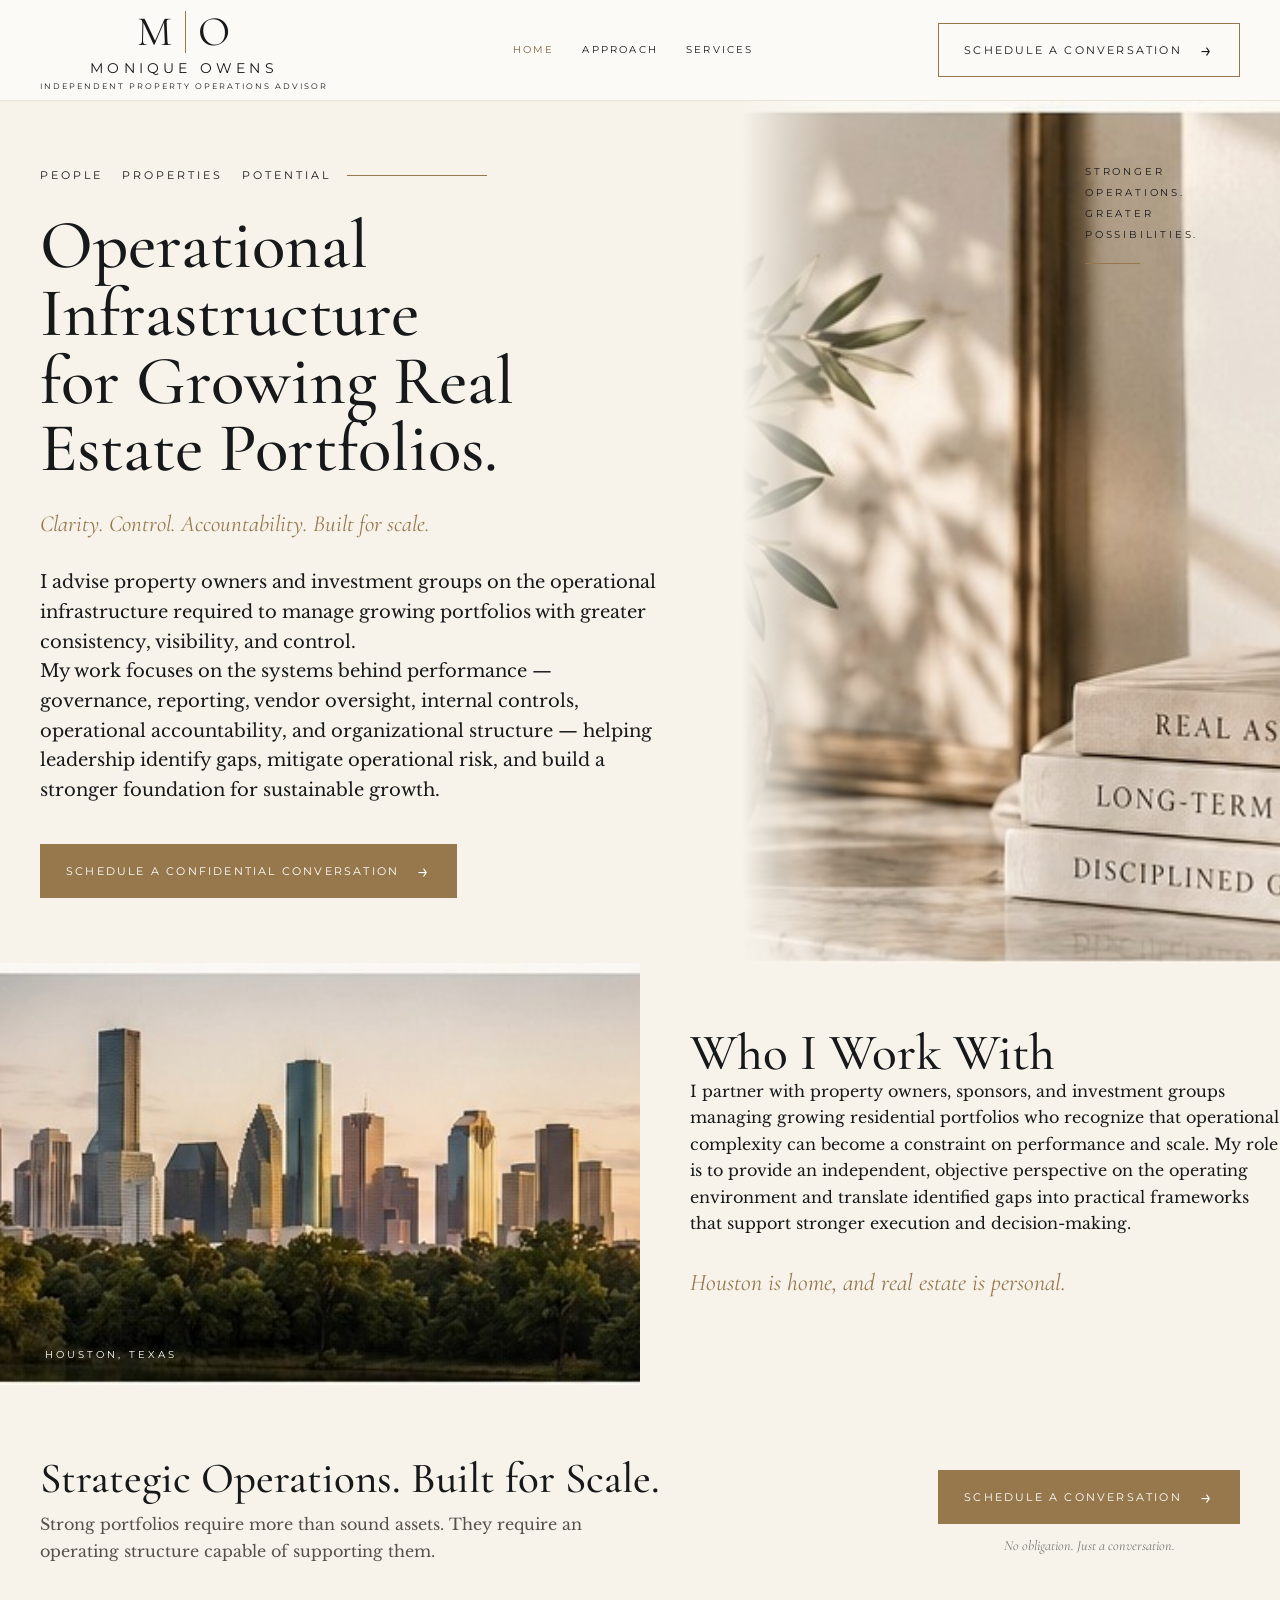
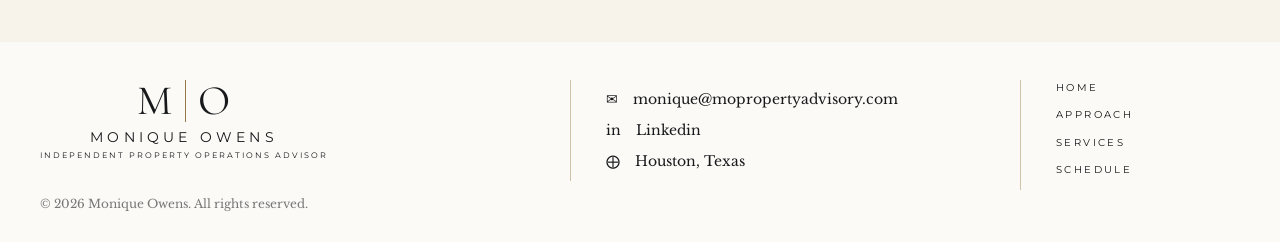
==== commit 53d15547: "Update index.html" ====
--- a/index.html
+++ b/index.html
@@ -78,8 +78,8 @@
         <div class="copyright">© 2026 Monique Owens. All rights reserved.</div>
       </div>
       <div class="footer-contact">
-        <div class="contact-line">✉ <a href="mailto:Monique.Owens.A@gmail.com">Email</a></div>
-        <div class="contact-line">in <a href="https://www.linkedin.com/in/monique-owens-a-htx/">Linkedin</a></div>
+        <div class="contact-line">✉ <a href="mailto:monique@mopropertyadvisory.com">monique@mopropertyadvisory.com</a></div>
+        <div class="contact-line">in <a href="https://www.linkedin.com/in/mopropertyadvisory">Linkedin</a></div>
         <div class="contact-line"><span class="location-icon">⨁</span><span>Houston, Texas</span></div>
       </div>
       <div class="footer-nav">
--- a/styles.css
+++ b/styles.css
@@ -24,7 +24,9 @@
 
 .container{width:min(var(--max),calc(100% - 80px));margin:0 auto}
 .eyebrow{font-family:var(--sans);font-size:11px;letter-spacing:.28em;text-transform:uppercase}
-.script{font-family:var(--serif);font-style:italic;color:var(--gold);font-size:24px}
+.page-hero .eyebrow {display: flex;align-items: center;gap: 16px;margin-bottom: 28px;}
+.page-hero .eyebrow::after {content: "";display: block;width: 140px;height: 1px;background: var(--gold);flex-shrink: 0;}
+.script {font-family: var(--serif);font-style: italic;color: var(--gold);font-size: 24px;line-height: 1.4;margin-top: 18px;margin-bottom: 20px;}
 h1,h2,h3{font-family:var(--serif);font-weight:500;line-height:.98;margin:0}
 h1{font-size:clamp(48px,5.4vw,78px)}
 h2{font-size:clamp(36px,4vw,54px)}
@@ -32,7 +34,7 @@
 
 .site-header{position:sticky;top:0;z-index:50;background:rgba(251,250,247,.96);backdrop-filter:blur(12px);border-bottom:1px solid rgba(150,120,76,.18)}
 .header-inner{height:100px;display:flex;align-items:center;justify-content:space-between;gap:30px}
-.brand{display:flex;flex-direction:column;line-height:1}
+.brand {display: flex;flex-direction: column;align-items: center;text-align: center;line-height: 1;}
 .brand-mark{font-family:var(--serif);font-size:42px;letter-spacing:.03em;text-align:center}
 .brand-mark span{display:inline-block;padding:0 12px}
 .brand-mark span:first-child{border-right:1px solid var(--gold)}
@@ -99,8 +101,13 @@
 .cta h2{font-size:43px;margin:12px 0}
 .cta p{max-width:620px;color:#55504a}
 .cta-note{text-align:center;font-family:var(--serif);font-style:italic;color:#777;margin-top:10px;font-size:14px}
+.services-cta {padding-top: 10px;}
 
 .site-footer {padding: 38px 0 28px;background: var(--paper);}
+.site-footer .brand {display: flex;flex-direction: column;align-items: center;width: max-content;}
+.site-footer .brand-mark,
+.site-footer .brand-name,
+.site-footer .brand-sub {width: 100%;text-align: center;}
 .footer-grid {display: grid;grid-template-columns: 1.2fr 1fr .55fr;gap: 50px;align-items: start;}
 .footer-contact {border-left: 1px solid var(--line);padding-left: 35px;}
 .contact-line {display: flex;gap: 15px;align-items: center;margin: 8px 0;font-size: 14px;}
@@ -111,7 +118,8 @@
 .copyright {font-size: 12px;color: #777;margin-top: 35px;}
 
 .page-hero{padding: 20px 0 0;background:var(--cream)}
-.page-hero .split-copy {padding: 65px 50px 65px 0;}
+.page-hero .split-copy {padding: 30px 50px 50px 0;}
+.page-hero .split-copy .script {display: block;margin-top: 18px;margin-bottom: 20px;line-height: 1.4;}
 .page-hero h1{max-width:850px}
 .page-hero p{font-size:19px;max-width:760px;margin-top:25px;color:#514d47}
 .content-grid{display:grid;grid-template-columns:1.1fr .9fr;gap:70px}
@@ -180,3 +188,6 @@
   .cta h2{font-size:35px}
   .page-hero{padding:75px 0 55px}
 }
+
+.approach-steps {padding-bottom: 40px;}
+.approach-objective {padding-top: 30px;}
